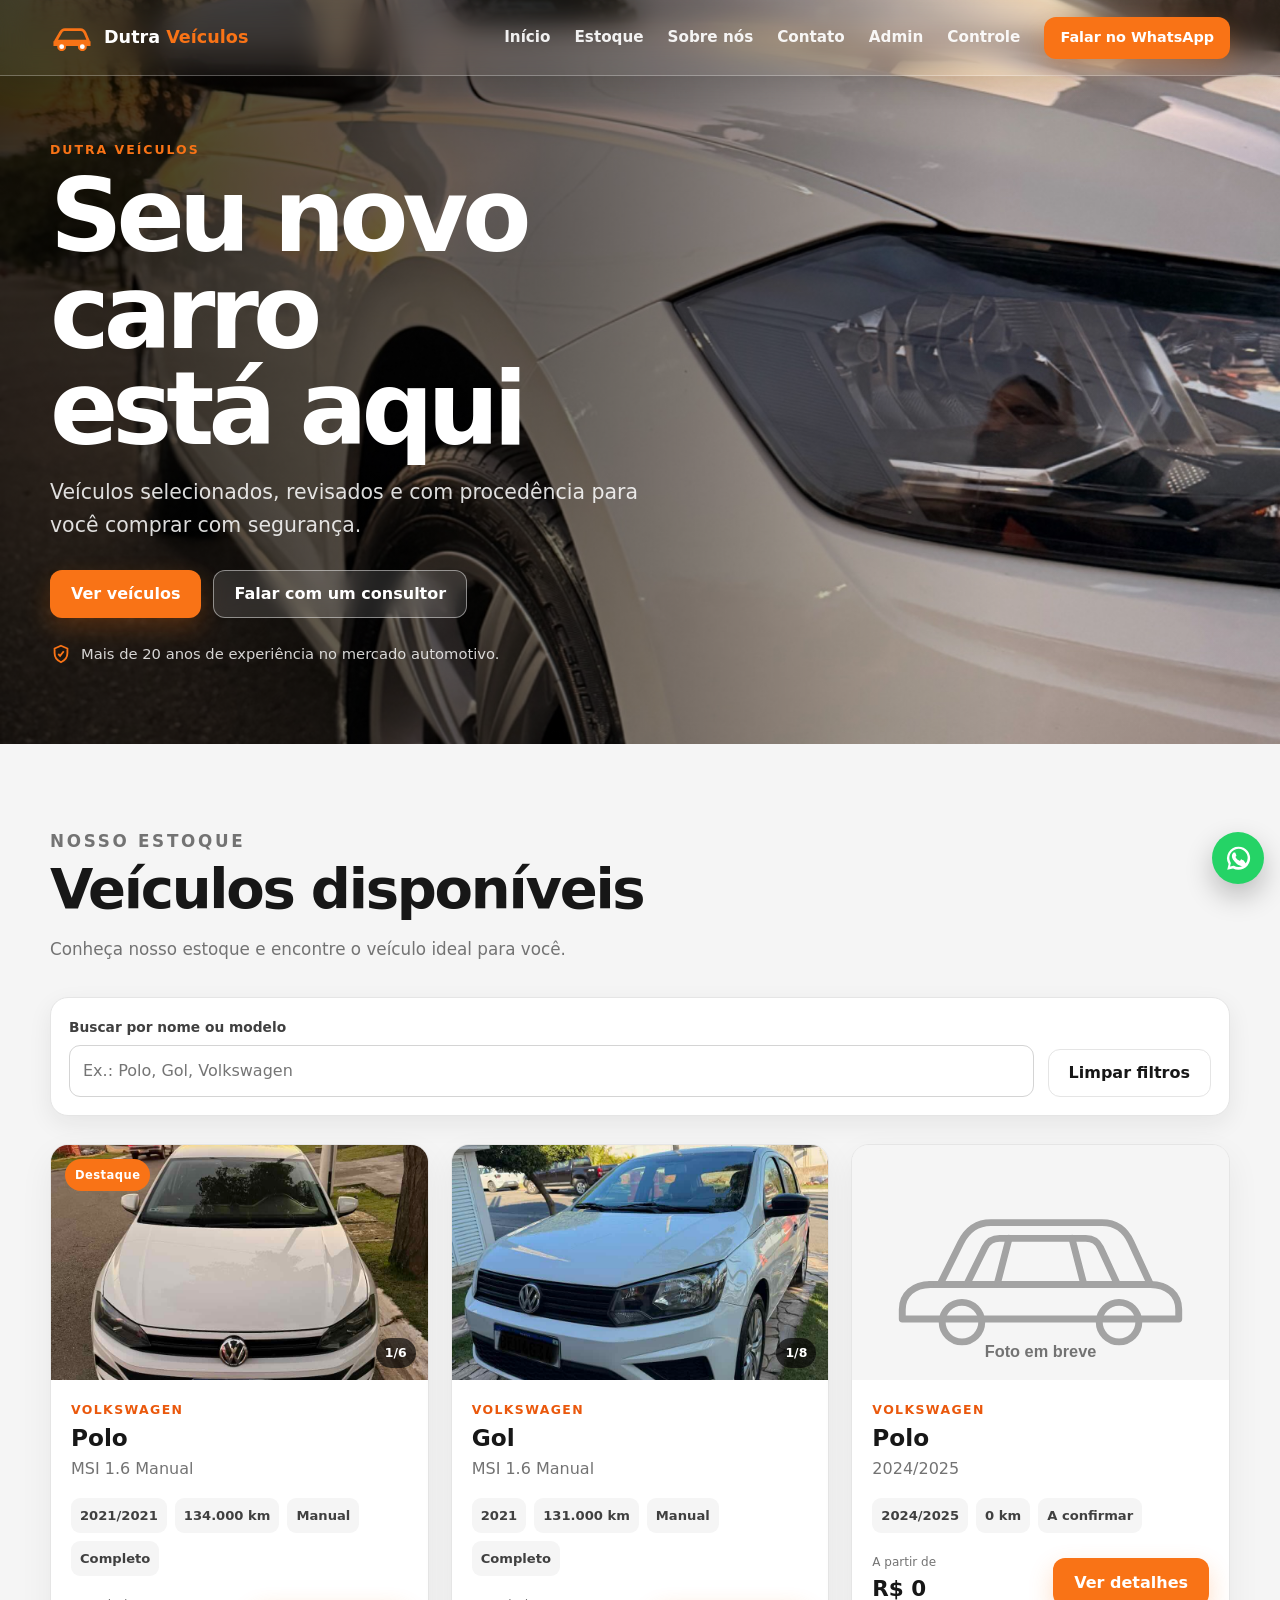
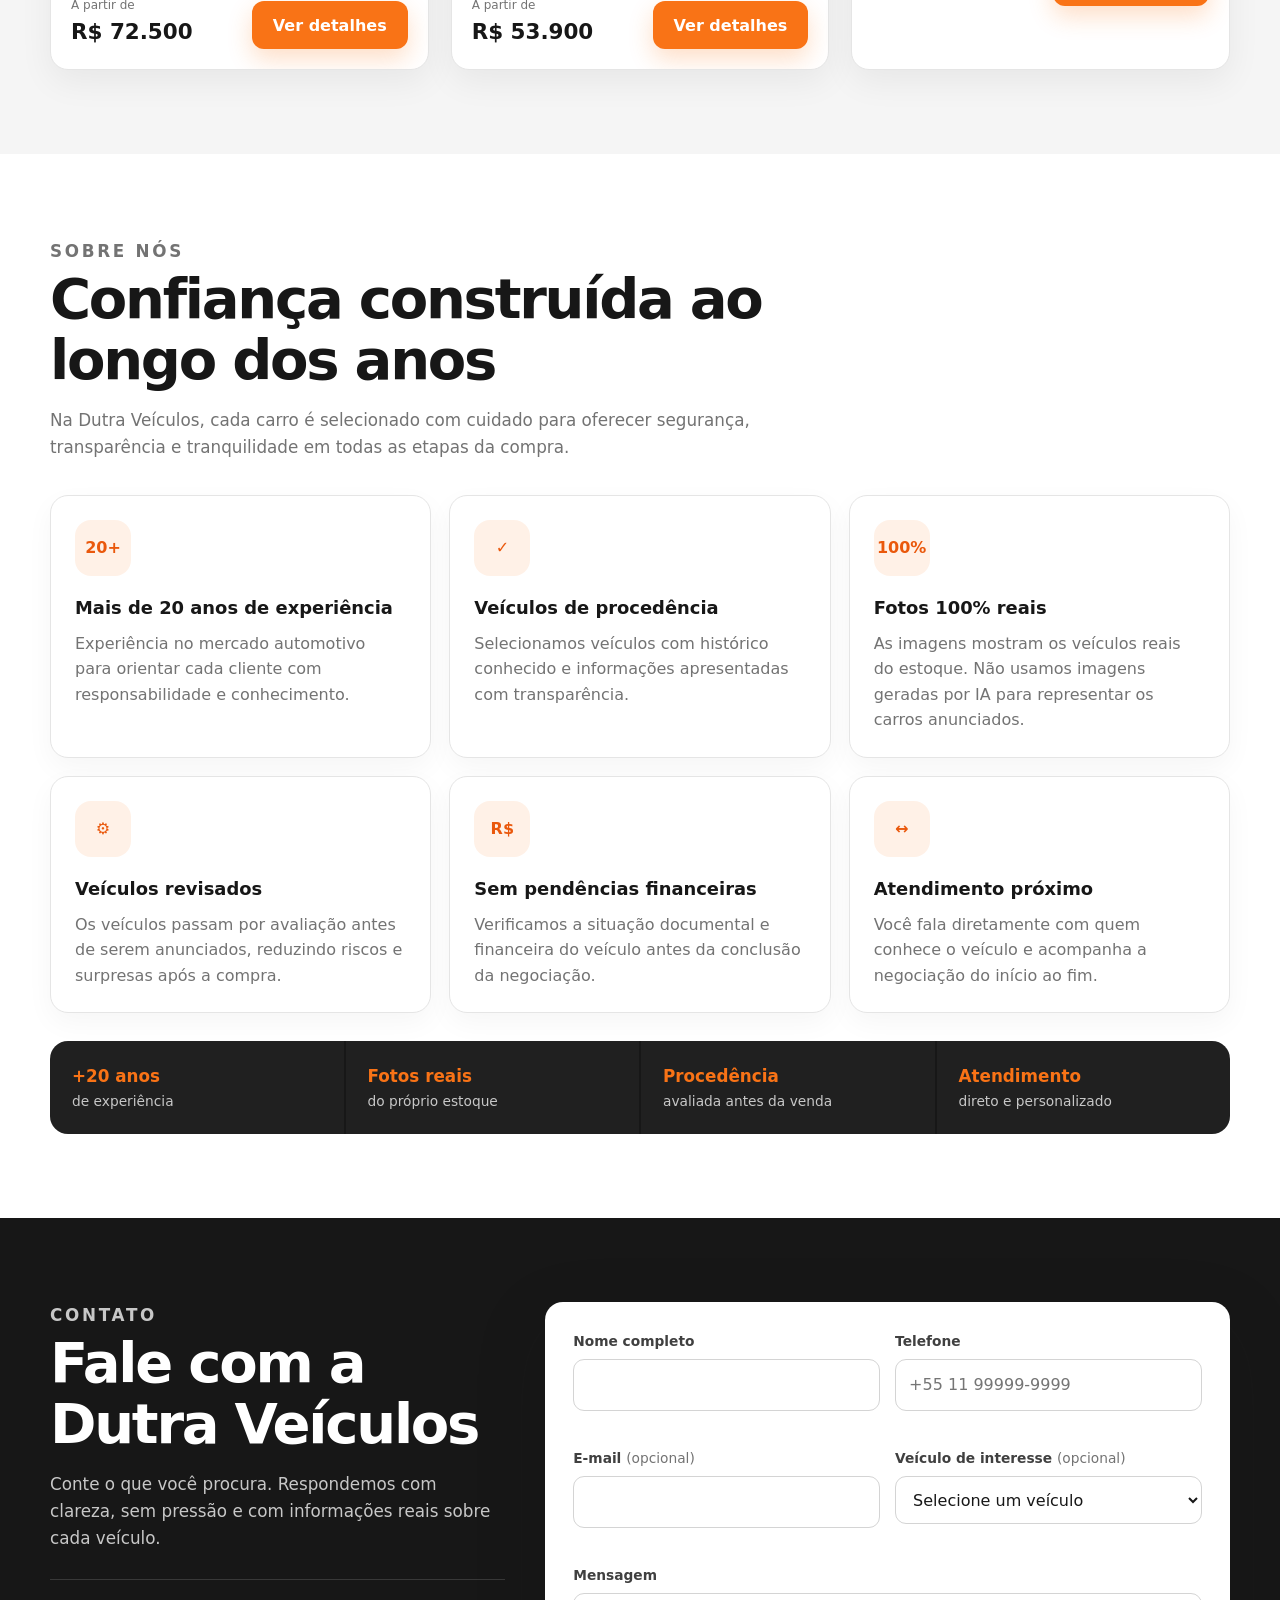
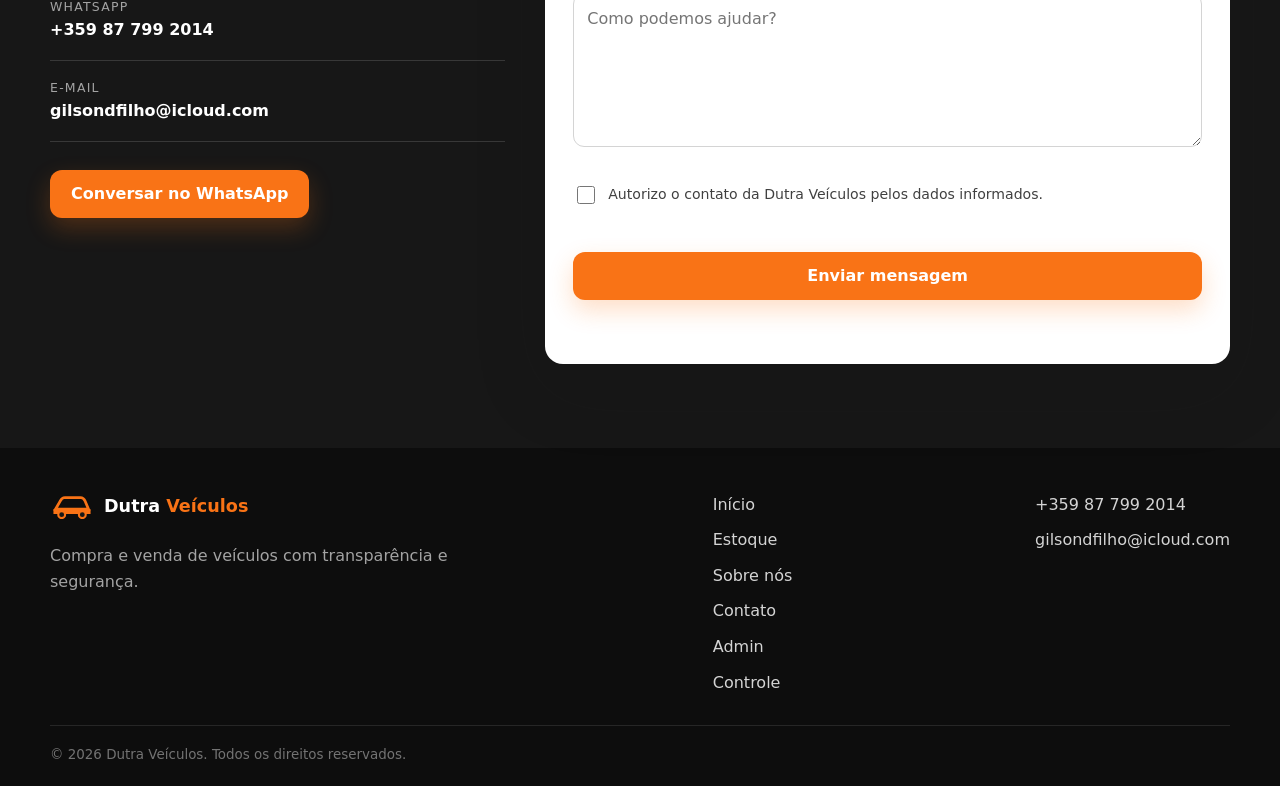
==== index.html @ d1d48629 "Initial Dutra Veiculos site" ====
<!doctype html>
<html lang="pt-BR">
<head>
  <meta charset="utf-8">
  <meta name="viewport" content="width=device-width, initial-scale=1">
  <title>Dutra Veículos | Compra e Venda de Veículos</title>
  <meta name="description" content="Encontre veículos selecionados, revisados e com procedência na Dutra Veículos. Atendimento transparente e personalizado.">
  <meta name="theme-color" content="#ffffff">
  <meta property="og:title" content="Dutra Veículos | Compra e Venda de Veículos">
  <meta property="og:description" content="Veículos selecionados, revisados e com procedência. Atendimento transparente e personalizado.">
  <meta property="og:type" content="website">
  <meta property="og:image" content="assets/images/banner-polo.jpg">
  <link rel="icon" href="assets/images/favicon.svg" type="image/svg+xml">
  <link rel="stylesheet" href="styles.css?v=20260630-3">
  <script defer src="vehicles-data.js?v=20260629-2"></script>
  <script defer src="script.js?v=20260630-1"></script>
</head>
<body>
  <a class="skip-link" href="#conteudo">Pular para o conteúdo</a>

  <header class="site-header" id="topo">
    <div class="container header-inner">
      <a class="brand" href="#inicio" aria-label="Dutra Veículos, voltar ao início">
        <svg class="brand-icon" viewBox="0 0 64 40" aria-hidden="true">
          <path d="M8 25h48l-5-12a8 8 0 0 0-7-5H22a8 8 0 0 0-7 5L8 25Z" fill="none" stroke="currentColor" stroke-width="4" stroke-linejoin="round"/>
          <path d="M5 25h54v7H5z" fill="currentColor"/>
          <circle cx="17" cy="33" r="5" fill="#fff" stroke="currentColor" stroke-width="3"/>
          <circle cx="47" cy="33" r="5" fill="#fff" stroke="currentColor" stroke-width="3"/>
        </svg>
        <span>Dutra <strong>Veículos</strong></span>
      </a>

      <button class="menu-toggle" type="button" aria-label="Abrir menu" aria-expanded="false" aria-controls="main-menu">
        <span></span><span></span><span></span>
      </button>

      <nav class="main-nav" id="main-menu" aria-label="Navegação principal">
        <a href="#inicio">Início</a>
        <a href="#estoque">Estoque</a>
        <a href="#sobre">Sobre nós</a>
        <a href="#contato">Contato</a>
        <a href="admin.html">Admin</a>
        <a href="dashboard.html">Controle</a>
        <a class="button button-small button-whatsapp nav-whatsapp" data-whatsapp="general" href="#">Falar no WhatsApp</a>
      </nav>
    </div>
  </header>

  <main id="conteudo">
    <section class="hero" id="inicio" aria-labelledby="hero-title">
      <div class="hero-overlay"></div>
      <div class="container hero-content reveal">
        <p class="eyebrow">Dutra Veículos</p>
        <h1 id="hero-title">Seu novo carro está aqui</h1>
        <p class="hero-text">Veículos selecionados, revisados e com procedência para você comprar com segurança.</p>
        <div class="hero-actions">
          <a class="button button-primary" href="#estoque">Ver veículos</a>
          <a class="button button-secondary" data-whatsapp="general" href="#">Falar com um consultor</a>
        </div>
        <p class="hero-trust">
          <svg viewBox="0 0 24 24" aria-hidden="true"><path d="M12 3l7 3v5c0 5-3.3 8.4-7 10-3.7-1.6-7-5-7-10V6l7-3Z"/><path d="m9 12 2 2 4-5"/></svg>
          Mais de 20 anos de experiência no mercado automotivo.
        </p>
      </div>
    </section>

    <section class="section section-light" id="estoque" aria-labelledby="estoque-title">
      <div class="container">
        <div class="section-heading reveal">
          <p class="eyebrow">Nosso estoque</p>
          <h2 id="estoque-title">Veículos disponíveis</h2>
          <p>Conheça nosso estoque e encontre o veículo ideal para você.</p>
        </div>

        <form class="filters reveal" id="filters-form" aria-label="Filtros do estoque">
          <div class="field filter-search">
            <label for="search-filter">Buscar por nome ou modelo</label>
            <input id="search-filter" type="search" placeholder="Ex.: Polo, Gol, Volkswagen">
          </div>
          <button class="button button-ghost filter-reset" type="reset">Limpar filtros</button>
        </form>

        <div class="inventory" id="inventory" aria-live="polite"></div>
        <p class="empty-state" id="empty-state" hidden>Nenhum veículo foi encontrado com esses filtros.</p>
      </div>
    </section>

    <section class="section" id="sobre" aria-labelledby="sobre-title">
      <div class="container">
        <div class="section-heading reveal">
          <p class="eyebrow">Sobre nós</p>
          <h2 id="sobre-title">Confiança construída ao longo dos anos</h2>
          <p>Na Dutra Veículos, cada carro é selecionado com cuidado para oferecer segurança, transparência e tranquilidade em todas as etapas da compra.</p>
        </div>

        <div class="about-grid">
          <article class="info-card reveal">
            <span class="info-icon" aria-hidden="true">20+</span>
            <h3>Mais de 20 anos de experiência</h3>
            <p>Experiência no mercado automotivo para orientar cada cliente com responsabilidade e conhecimento.</p>
          </article>
          <article class="info-card reveal">
            <span class="info-icon" aria-hidden="true">✓</span>
            <h3>Veículos de procedência</h3>
            <p>Selecionamos veículos com histórico conhecido e informações apresentadas com transparência.</p>
          </article>
          <article class="info-card reveal">
            <span class="info-icon" aria-hidden="true">100%</span>
            <h3>Fotos 100% reais</h3>
            <p>As imagens mostram os veículos reais do estoque. Não usamos imagens geradas por IA para representar os carros anunciados.</p>
          </article>
          <article class="info-card reveal">
            <span class="info-icon" aria-hidden="true">⚙</span>
            <h3>Veículos revisados</h3>
            <p>Os veículos passam por avaliação antes de serem anunciados, reduzindo riscos e surpresas após a compra.</p>
          </article>
          <article class="info-card reveal">
            <span class="info-icon" aria-hidden="true">R$</span>
            <h3>Sem pendências financeiras</h3>
            <p>Verificamos a situação documental e financeira do veículo antes da conclusão da negociação.</p>
          </article>
          <article class="info-card reveal">
            <span class="info-icon" aria-hidden="true">↔</span>
            <h3>Atendimento próximo</h3>
            <p>Você fala diretamente com quem conhece o veículo e acompanha a negociação do início ao fim.</p>
          </article>
        </div>

        <div class="trust-strip reveal" aria-label="Diferenciais da Dutra Veículos">
          <div><strong>+20 anos</strong><span>de experiência</span></div>
          <div><strong>Fotos reais</strong><span>do próprio estoque</span></div>
          <div><strong>Procedência</strong><span>avaliada antes da venda</span></div>
          <div><strong>Atendimento</strong><span>direto e personalizado</span></div>
        </div>
      </div>
    </section>

    <section class="section section-dark" id="contato" aria-labelledby="contato-title">
      <div class="container contact-layout">
        <div class="contact-copy reveal">
          <p class="eyebrow">Contato</p>
          <h2 id="contato-title">Fale com a Dutra Veículos</h2>
          <p>Conte o que você procura. Respondemos com clareza, sem pressão e com informações reais sobre cada veículo.</p>
          <div class="contact-list">
            <a data-whatsapp="general" href="#"><span>WhatsApp</span><strong>+359 87 799 2014</strong></a>
            <a href="mailto:gilsondfilho@icloud.com"><span>E-mail</span><strong>gilsondfilho@icloud.com</strong></a>
          </div>
          <a class="button button-primary" data-whatsapp="general" href="#">Conversar no WhatsApp</a>
        </div>

        <!-- Para envio real, crie um formulário no Formspree com o e-mail gilsondfilho@icloud.com e substitua o valor de action abaixo. -->
        <form class="contact-form reveal" id="contact-form" action="COLE_AQUI_O_ENDPOINT_DO_FORMSPREE" method="POST" novalidate>
          <div class="field">
            <label for="name">Nome completo</label>
            <input id="name" name="name" type="text" autocomplete="name" required>
            <small class="error" id="name-error"></small>
          </div>
          <div class="field">
            <label for="phone">Telefone</label>
            <input id="phone" name="phone" type="tel" inputmode="tel" autocomplete="tel" placeholder="+55 11 99999-9999" required>
            <small class="error" id="phone-error"></small>
          </div>
          <div class="field">
            <label for="email">E-mail <span>(opcional)</span></label>
            <input id="email" name="email" type="email" autocomplete="email">
            <small class="error" id="email-error"></small>
          </div>
          <div class="field">
            <label for="vehicle-interest">Veículo de interesse <span>(opcional)</span></label>
            <select id="vehicle-interest" name="vehicle">
              <option value="">Selecione um veículo</option>
            </select>
          </div>
          <div class="field field-full">
            <label for="message">Mensagem</label>
            <textarea id="message" name="message" rows="5" required placeholder="Como podemos ajudar?"></textarea>
            <small class="error" id="message-error"></small>
          </div>
          <label class="checkbox field-full" for="consent">
            <input id="consent" name="consent" type="checkbox" value="Sim" required>
            <span>Autorizo o contato da Dutra Veículos pelos dados informados.</span>
          </label>
          <small class="error field-full" id="consent-error"></small>
          <button class="button button-primary field-full" id="submit-button" type="submit">Enviar mensagem</button>
          <p class="form-status field-full" id="form-status" role="status" aria-live="polite"></p>
        </form>
      </div>
    </section>
  </main>

  <footer class="site-footer">
    <div class="container footer-inner">
      <div>
        <a class="brand footer-brand" href="#inicio">
          <svg class="brand-icon" viewBox="0 0 64 40" aria-hidden="true"><path d="M8 25h48l-5-12a8 8 0 0 0-7-5H22a8 8 0 0 0-7 5L8 25Z" fill="none" stroke="currentColor" stroke-width="4"/><path d="M5 25h54v7H5z" fill="currentColor"/><circle cx="17" cy="33" r="5" fill="#171717" stroke="currentColor" stroke-width="3"/><circle cx="47" cy="33" r="5" fill="#171717" stroke="currentColor" stroke-width="3"/></svg>
          <span>Dutra <strong>Veículos</strong></span>
        </a>
        <p>Compra e venda de veículos com transparência e segurança.</p>
      </div>
      <nav class="footer-links" aria-label="Links do rodapé">
        <a href="#inicio">Início</a>
        <a href="#estoque">Estoque</a>
        <a href="#sobre">Sobre nós</a>
        <a href="#contato">Contato</a>
        <a href="admin.html">Admin</a>
        <a href="dashboard.html">Controle</a>
      </nav>
      <div class="footer-contact">
        <a data-whatsapp="general" href="#">+359 87 799 2014</a>
        <a href="mailto:gilsondfilho@icloud.com">gilsondfilho@icloud.com</a>
      </div>
    </div>
    <div class="container footer-bottom">© <span id="current-year"></span> Dutra Veículos. Todos os direitos reservados.</div>
  </footer>

  <a class="floating-whatsapp" data-whatsapp="general" href="#" aria-label="Conversar com a Dutra Veículos pelo WhatsApp">
    <svg viewBox="0 0 32 32" aria-hidden="true"><path d="M16 3a12.6 12.6 0 0 0-10.9 19L3.6 28.5 10 27a12.8 12.8 0 1 0 6-24.1Zm0 22.5a10 10 0 0 1-5.1-1.4l-.4-.2-3.8.9.9-3.7-.2-.4A10.1 10.1 0 1 1 16 25.5Zm5.5-7.5c-.3-.2-1.8-.9-2.1-1-.3-.1-.5-.2-.7.2l-1 1.2c-.2.2-.4.2-.7.1-1.8-.9-3-1.7-4.2-3.8-.3-.5.3-.5.8-1.6.1-.2 0-.5 0-.7l-1-2.4c-.3-.6-.6-.5-.8-.5h-.7c-.3 0-.7.1-1 .5-.4.4-1.4 1.4-1.4 3.4s1.5 4 1.7 4.2c.2.3 2.9 4.5 7.1 6.2 2.6 1.1 3.7 1.2 5 .9.8-.1 1.8-.7 2-1.4.3-.7.3-1.3.2-1.4-.1-.2-.3-.3-.6-.4Z"/></svg>
  </a>

  <div class="modal" id="vehicle-modal" aria-hidden="true">
    <div class="modal-backdrop" data-close-modal></div>
    <section class="modal-dialog" role="dialog" aria-modal="true" aria-labelledby="modal-title">
      <button class="modal-close" type="button" aria-label="Fechar detalhes" data-close-modal>×</button>
      <div class="modal-gallery">
        <div class="gallery-main">
          <img id="modal-main-image" src="assets/images/car-placeholder.svg" alt="">
          <button class="gallery-arrow gallery-prev" type="button" aria-label="Foto anterior">‹</button>
          <button class="gallery-arrow gallery-next" type="button" aria-label="Próxima foto">›</button>
          <span class="gallery-counter" id="gallery-counter"></span>
        </div>
        <div class="gallery-thumbs" id="gallery-thumbs" aria-label="Miniaturas das fotos"></div>
      </div>
      <div class="modal-content">
        <p class="modal-brand" id="modal-brand"></p>
        <h2 id="modal-title"></h2>
        <p class="modal-version" id="modal-version"></p>
        <p class="modal-price" id="modal-price"></p>
        <dl class="vehicle-specs" id="modal-specs"></dl>
        <p class="modal-description" id="modal-description"></p>
        <div class="modal-options">
          <h3>Principais opcionais</h3>
          <ul id="modal-options"></ul>
        </div>
        <div class="modal-assurance">
          <strong>Compra mais segura</strong>
          <span>Veículo avaliado, documentação conferida e informações apresentadas com transparência.</span>
        </div>
        <a class="button button-primary button-full" id="modal-interest" href="#">Estou interessado</a>
      </div>
    </section>
  </div>
</body>
</html>
---- styles.css ----
:root {
  --orange: #f97316;
  --orange-dark: #ea580c;
  --ink: #171717;
  --charcoal: #404040;
  --muted: #737373;
  --line: #e5e5e5;
  --surface: #ffffff;
  --surface-alt: #f5f5f5;
  --shadow-sm: 0 8px 24px rgba(23, 23, 23, 0.07);
  --shadow-lg: 0 24px 70px rgba(23, 23, 23, 0.18);
  --radius: 18px;
  --header-height: 76px;
}

* { box-sizing: border-box; }
html { scroll-behavior: smooth; scroll-padding-top: var(--header-height); }
body {
  margin: 0;
  color: var(--ink);
  background: var(--surface);
  font-family: Inter, ui-sans-serif, system-ui, -apple-system, BlinkMacSystemFont, "Segoe UI", sans-serif;
  line-height: 1.6;
  overflow-x: hidden;
}
body.menu-open, body.modal-open { overflow: hidden; }
img { display: block; max-width: 100%; }
a { color: inherit; text-decoration: none; }
button, input, select, textarea { font: inherit; }
button, a { -webkit-tap-highlight-color: transparent; }
button { cursor: pointer; }
:focus-visible { outline: 3px solid rgba(249, 115, 22, .4); outline-offset: 3px; }

.skip-link {
  position: fixed;
  top: 8px;
  left: 8px;
  z-index: 9999;
  padding: 10px 14px;
  border-radius: 10px;
  background: var(--ink);
  color: white;
  transform: translateY(-160%);
}
.skip-link:focus { transform: translateY(0); }

.container { width: min(1180px, calc(100% - 32px)); margin-inline: auto; }
.section { padding: 84px 0; }
.section-light { background: var(--surface-alt); }
.section-dark { background: var(--ink); color: #fff; }
.section-heading { max-width: 740px; margin-bottom: 34px; }
.section-heading h2, .contact-copy h2, .admin-title h1 {
  margin: 4px 0 12px;
  font-size: clamp(2rem, 5vw, 3.5rem);
  line-height: 1.08;
  letter-spacing: -.04em;
}
.section-heading p, .contact-copy > p { color: var(--muted); font-size: 1.05rem; }
.section-dark .contact-copy > p { color: #c7c7c7; }
.eyebrow {
  margin: 0;
  color: var(--orange);
  font-size: .78rem;
  font-weight: 800;
  letter-spacing: .16em;
  text-transform: uppercase;
}

.site-header {
  position: fixed;
  inset: 0 0 auto;
  z-index: 1000;
  height: var(--header-height);
  background: rgba(255,255,255,.94);
  backdrop-filter: blur(14px);
  border-bottom: 1px solid transparent;
  transition: background-color .25s ease, box-shadow .25s ease, border-color .25s ease, color .25s ease;
}
.site-header.scrolled { box-shadow: var(--shadow-sm); border-color: var(--line); }
body.header-over-hero .site-header:not(.scrolled) {
  background: rgba(255,255,255,.04);
  border-bottom-color: rgba(255,255,255,.28);
  color: #fff;
  box-shadow: 0 10px 26px rgba(0,0,0,.12);
}
.header-inner { height: 100%; display: flex; align-items: center; justify-content: space-between; gap: 20px; }
.brand { display: inline-flex; align-items: center; gap: 10px; font-size: 1.1rem; font-weight: 650; white-space: nowrap; }
.brand strong { color: var(--orange); }
.brand-icon { width: 44px; color: var(--orange); }
.main-nav { display: flex; align-items: center; gap: 24px; }
.main-nav > a:not(.button) { font-size: .95rem; font-weight: 650; color: var(--charcoal); }
body.header-over-hero .site-header:not(.scrolled) .main-nav > a:not(.button) { color: rgba(255,255,255,.92); }
.main-nav > a:not(.button):hover { color: var(--orange); }
.menu-toggle { display: none; width: 46px; height: 46px; border: 0; border-radius: 12px; background: var(--surface-alt); padding: 12px; }
body.header-over-hero .site-header:not(.scrolled) .menu-toggle { background: rgba(255,255,255,.16); }
.menu-toggle span { display: block; width: 100%; height: 2px; margin: 5px 0; background: var(--ink); transition: transform .25s ease, opacity .25s ease; }
body.header-over-hero .site-header:not(.scrolled) .menu-toggle span { background: #fff; }
.menu-toggle[aria-expanded="true"] span:nth-child(1) { transform: translateY(7px) rotate(45deg); }
.menu-toggle[aria-expanded="true"] span:nth-child(2) { opacity: 0; }
.menu-toggle[aria-expanded="true"] span:nth-child(3) { transform: translateY(-7px) rotate(-45deg); }

.button {
  min-height: 48px;
  display: inline-flex;
  align-items: center;
  justify-content: center;
  gap: 8px;
  padding: 12px 20px;
  border: 1px solid transparent;
  border-radius: 12px;
  font-weight: 800;
  line-height: 1.2;
  transition: transform .25s ease, background-color .25s ease, border-color .25s ease, color .25s ease, box-shadow .25s ease;
}
.button:hover { transform: translateY(-2px); }
.button:active { transform: translateY(0); }
.button-small { min-height: 42px; padding: 10px 15px; font-size: .9rem; }
.button-primary, .button-whatsapp { background: var(--orange); color: #fff; box-shadow: 0 10px 24px rgba(249,115,22,.24); }
.button-primary:hover, .button-whatsapp:hover { background: var(--orange-dark); }
.button-secondary { background: rgba(255,255,255,.12); color: #fff; border-color: rgba(255,255,255,.46); backdrop-filter: blur(8px); }
.button-secondary:hover { background: #fff; color: var(--ink); }
.button-ghost { background: #fff; color: var(--ink); border-color: var(--line); }
.button-ghost:hover { border-color: var(--orange); color: var(--orange-dark); }
.button-full { width: 100%; }

.hero {
  min-height: 60vh;
  padding-top: var(--header-height);
  position: relative;
  display: flex;
  align-items: center;
  background-image: url("assets/images/banner-polo.jpg");
  background-size: cover;
  background-position: 58% center;
  color: #fff;
}
.hero-overlay { position: absolute; inset: 0; background: linear-gradient(90deg, rgba(0,0,0,.78) 0%, rgba(0,0,0,.53) 42%, rgba(0,0,0,.08) 78%); }
.hero-content { position: relative; z-index: 1; padding-top: 64px; padding-bottom: 64px; }
.hero h1 { max-width: 660px; margin: 8px 0 18px; font-size: clamp(2.85rem, 8vw, 6.3rem); line-height: .96; letter-spacing: -.06em; text-wrap: balance; }
.hero-text { max-width: 610px; margin: 0 0 28px; color: rgba(255,255,255,.86); font-size: clamp(1rem, 2.4vw, 1.28rem); }
.hero-actions { display: flex; flex-wrap: wrap; gap: 12px; }
.hero-trust { display: flex; align-items: center; gap: 9px; margin-top: 24px; color: rgba(255,255,255,.82); font-size: .92rem; }
.hero-trust svg { width: 22px; fill: none; stroke: var(--orange); stroke-width: 2; }

.filters {
  display: flex;
  align-items: flex-end;
  flex-wrap: wrap;
  gap: 14px;
  padding: 18px;
  margin-bottom: 28px;
  border: 1px solid var(--line);
  border-radius: var(--radius);
  background: #fff;
  box-shadow: var(--shadow-sm);
}
.field { display: flex; flex-direction: column; gap: 7px; flex: 1 1 180px; }
.field label { font-size: .86rem; font-weight: 800; color: var(--charcoal); }
.field label span { font-weight: 500; color: var(--muted); }
.field input, .field select, .field textarea {
  width: 100%;
  border: 1px solid #d4d4d4;
  border-radius: 11px;
  background: #fff;
  color: var(--ink);
  padding: 12px 13px;
  min-height: 48px;
  transition: border-color .2s ease, box-shadow .2s ease;
}
.field textarea { resize: vertical; min-height: 130px; }
.field input:focus, .field select:focus, .field textarea:focus { border-color: var(--orange); box-shadow: 0 0 0 4px rgba(249,115,22,.12); outline: none; }
.filter-search { flex-basis: 420px; }
.filter-reset { flex: 0 0 auto; }

.inventory { display: flex; flex-wrap: wrap; gap: 22px; }
.vehicle-card {
  flex: 1 1 100%;
  min-width: 0;
  overflow: hidden;
  border: 1px solid var(--line);
  border-radius: var(--radius);
  background: #fff;
  box-shadow: 0 12px 34px rgba(23,23,23,.06);
  transition: transform .3s ease, box-shadow .3s ease;
}
.vehicle-card:hover { transform: translateY(-5px); box-shadow: 0 20px 46px rgba(23,23,23,.12); }
.vehicle-image-wrap { position: relative; aspect-ratio: 16 / 10; overflow: hidden; background: #ececec; }
.vehicle-image { width: 100%; height: 100%; object-fit: cover; }
.vehicle-badge { position: absolute; top: 14px; left: 14px; padding: 7px 10px; border-radius: 999px; background: var(--orange); color: #fff; font-size: .72rem; font-weight: 900; letter-spacing: .04em; }
.vehicle-badge.sold { background: var(--ink); }
.vehicle-image-control {
  position: absolute;
  top: 50%;
  z-index: 2;
  width: 34px;
  height: 42px;
  border: 0;
  border-radius: 10px;
  background: rgba(0,0,0,.56);
  color: #fff;
  font-size: 1.7rem;
  line-height: 1;
  opacity: 0;
  transform: translateY(-50%);
  transition: opacity .2s ease, background-color .2s ease;
}
.vehicle-card:hover .vehicle-image-control, .vehicle-image-control:focus-visible { opacity: 1; }
.vehicle-image-control:hover { background: rgba(0,0,0,.72); }
.vehicle-image-prev { left: 10px; }
.vehicle-image-next { right: 10px; }
.vehicle-image-counter {
  position: absolute;
  right: 12px;
  bottom: 12px;
  z-index: 2;
  padding: 5px 9px;
  border-radius: 999px;
  background: rgba(0,0,0,.64);
  color: #fff;
  font-size: .78rem;
  font-weight: 800;
}
.vehicle-body { padding: 20px; }
.vehicle-brand { margin: 0 0 4px; color: var(--orange-dark); font-size: .78rem; font-weight: 900; letter-spacing: .11em; text-transform: uppercase; }
.vehicle-title { margin: 0; font-size: 1.45rem; line-height: 1.18; }
.vehicle-version { margin: 5px 0 16px; color: var(--muted); }
.vehicle-meta { display: flex; flex-wrap: wrap; gap: 8px; margin-bottom: 20px; }
.vehicle-meta span { padding: 7px 9px; border-radius: 9px; background: var(--surface-alt); color: var(--charcoal); font-size: .82rem; font-weight: 700; }
.vehicle-footer { display: flex; align-items: flex-end; justify-content: space-between; gap: 14px; }
.vehicle-price { display: flex; flex-direction: column; }
.vehicle-price small { color: var(--muted); font-size: .75rem; }
.vehicle-price strong { font-size: 1.34rem; }
.empty-state { text-align: center; padding: 42px 20px; color: var(--muted); background: #fff; border-radius: var(--radius); border: 1px dashed #c7c7c7; }

.about-grid { display: flex; flex-wrap: wrap; gap: 18px; }
.info-card { flex: 1 1 100%; padding: 24px; border: 1px solid var(--line); border-radius: var(--radius); background: #fff; box-shadow: 0 10px 28px rgba(23,23,23,.04); }
.info-icon { width: 56px; height: 56px; display: inline-flex; align-items: center; justify-content: center; border-radius: 16px; background: rgba(249,115,22,.1); color: var(--orange-dark); font-size: 1rem; font-weight: 900; }
.info-card h3 { margin: 18px 0 8px; font-size: 1.12rem; }
.info-card p { margin: 0; color: var(--muted); }
.trust-strip { margin-top: 28px; display: flex; flex-wrap: wrap; gap: 2px; overflow: hidden; border-radius: var(--radius); background: var(--ink); color: #fff; }
.trust-strip div { flex: 1 1 50%; display: flex; flex-direction: column; padding: 22px; background: rgba(255,255,255,.04); }
.trust-strip strong { color: var(--orange); font-size: 1.05rem; }
.trust-strip span { color: #c7c7c7; font-size: .86rem; }

.contact-layout { display: flex; flex-direction: column; gap: 40px; }
.contact-copy { flex: 1 1 40%; }
.contact-list { display: flex; flex-direction: column; margin: 28px 0; border-top: 1px solid rgba(255,255,255,.14); }
.contact-list a { display: flex; flex-direction: column; padding: 17px 0; border-bottom: 1px solid rgba(255,255,255,.14); }
.contact-list span { color: #a3a3a3; font-size: .78rem; text-transform: uppercase; letter-spacing: .1em; }
.contact-list strong { font-size: 1rem; }
.contact-form { flex: 1 1 60%; display: flex; flex-wrap: wrap; gap: 15px; padding: 22px; border-radius: var(--radius); background: #fff; color: var(--ink); box-shadow: var(--shadow-lg); }
.contact-form .field { flex-basis: 100%; }
.field-full { flex: 1 1 100%; }
.checkbox { display: flex; gap: 10px; align-items: flex-start; font-size: .88rem; color: var(--charcoal); }
.checkbox input { width: 18px; height: 18px; margin-top: 3px; accent-color: var(--orange); }
.error { min-height: 1.15em; color: #b42318; font-size: .78rem; }
.form-status { min-height: 1.3em; margin: 0; font-weight: 700; }
.form-status.success { color: #137333; }
.form-status.error { color: #b42318; }

.admin-page { background: var(--surface-alt); }
.admin-main { padding-top: var(--header-height); }
.admin-header-actions { display: flex; align-items: center; gap: 10px; }
.admin-title {
  display: flex;
  align-items: flex-end;
  justify-content: space-between;
  gap: 20px;
  margin-bottom: 28px;
}
.admin-title h1 { margin-top: 4px; }
.admin-title p { max-width: 720px; margin: 0; color: var(--muted); }
.admin-title-actions { display: flex; flex-wrap: wrap; gap: 10px; justify-content: flex-end; }
.admin-layout {
  display: grid;
  grid-template-columns: minmax(0, 1.45fr) minmax(300px, .75fr);
  gap: 22px;
  align-items: start;
}
.admin-form, .admin-panel {
  border: 1px solid var(--line);
  border-radius: var(--radius);
  background: #fff;
  box-shadow: var(--shadow-sm);
}
.admin-form {
  display: flex;
  flex-wrap: wrap;
  gap: 15px;
  padding: 22px;
}
.admin-form .field { flex-basis: calc(50% - 8px); }
.admin-form .field-full { flex-basis: 100%; }
.admin-checks {
  display: flex;
  flex-wrap: wrap;
  gap: 14px;
  padding: 4px 0;
}
.admin-complete-option {
  width: fit-content;
  padding: 10px 12px;
  border: 1px solid var(--line);
  border-radius: 11px;
  background: var(--surface-alt);
  font-weight: 800;
}
.admin-form-actions { display: flex; flex-wrap: wrap; gap: 12px; }
.admin-panel { padding: 20px; }
.admin-panel-header {
  display: flex;
  align-items: center;
  justify-content: space-between;
  gap: 12px;
  margin-bottom: 14px;
}
.admin-panel-header h2 { margin: 0; font-size: 1.3rem; }
.admin-panel-header span {
  min-width: 34px;
  height: 34px;
  display: inline-grid;
  place-items: center;
  border-radius: 50%;
  background: rgba(249,115,22,.12);
  color: var(--orange-dark);
  font-weight: 900;
}
.admin-list { display: flex; flex-direction: column; gap: 10px; }
.admin-list-item {
  display: flex;
  justify-content: space-between;
  gap: 12px;
  padding: 14px;
  border: 1px solid var(--line);
  border-radius: 12px;
  background: var(--surface-alt);
}
.admin-list-item strong, .admin-list-item span { display: block; }
.admin-list-item span { color: var(--muted); font-size: .86rem; }
.admin-item-actions { display: flex; flex-wrap: wrap; gap: 8px; align-items: center; justify-content: flex-end; }

.dashboard-summary {
  display: grid;
  grid-template-columns: repeat(4, minmax(0, 1fr));
  gap: 14px;
  margin-bottom: 20px;
}
.dashboard-summary article, .dashboard-metrics article {
  padding: 18px;
  border: 1px solid var(--line);
  border-radius: 14px;
  background: #fff;
  box-shadow: var(--shadow-sm);
}
.dashboard-summary span, .dashboard-metrics span {
  display: block;
  color: var(--muted);
  font-size: .78rem;
  font-weight: 800;
  text-transform: uppercase;
  letter-spacing: .08em;
}
.dashboard-summary strong, .dashboard-metrics strong {
  display: block;
  margin-top: 5px;
  font-size: 1.45rem;
  line-height: 1.1;
}
.dashboard-summary strong.negative, .profit-pill.negative, .dashboard-vehicle-button em.negative { color: #b42318; }
.dashboard-layout {
  display: grid;
  grid-template-columns: 330px minmax(0, 1fr);
  gap: 22px;
  align-items: start;
}
.dashboard-sidebar { position: sticky; top: calc(var(--header-height) + 18px); }
.dashboard-vehicle-list { display: flex; flex-direction: column; gap: 10px; }
.dashboard-vehicle-button {
  width: 100%;
  padding: 14px;
  border: 1px solid var(--line);
  border-radius: 12px;
  background: var(--surface-alt);
  color: var(--ink);
  text-align: left;
}
.dashboard-vehicle-button.active {
  border-color: rgba(249,115,22,.55);
  background: rgba(249,115,22,.08);
}
.dashboard-vehicle-button strong, .dashboard-vehicle-button span, .dashboard-vehicle-button em { display: block; }
.dashboard-vehicle-button span { color: var(--muted); font-size: .84rem; }
.dashboard-vehicle-button em { margin-top: 6px; color: var(--orange-dark); font-style: normal; font-weight: 900; }
.dashboard-detail {
  padding: 22px;
  border: 1px solid var(--line);
  border-radius: var(--radius);
  background: #fff;
  box-shadow: var(--shadow-sm);
}
.dashboard-detail-header {
  display: flex;
  justify-content: space-between;
  gap: 18px;
  align-items: flex-start;
  margin-bottom: 18px;
}
.dashboard-detail-header h2 { margin: 3px 0 4px; font-size: clamp(1.8rem, 4vw, 2.6rem); line-height: 1.05; }
.dashboard-detail-header p { margin: 0; color: var(--muted); }
.profit-pill {
  flex: 0 0 auto;
  padding: 10px 12px;
  border-radius: 999px;
  background: rgba(19,115,51,.1);
  color: #137333;
}
.dashboard-metrics {
  display: grid;
  grid-template-columns: repeat(4, minmax(0, 1fr));
  gap: 12px;
  margin-bottom: 20px;
}
.dashboard-metrics article {
  padding: 14px;
  box-shadow: none;
}
.dashboard-metrics strong { font-size: 1.15rem; }
.dashboard-forms {
  display: grid;
  grid-template-columns: repeat(3, minmax(0, 1fr));
  gap: 14px;
  align-items: start;
}
.dashboard-form {
  display: flex;
  flex-wrap: wrap;
  gap: 12px;
  padding: 16px;
  border: 1px solid var(--line);
  border-radius: 14px;
  background: var(--surface-alt);
}
.dashboard-form h3 {
  flex-basis: 100%;
  margin: 0;
  font-size: 1.05rem;
}
.dashboard-form .field { flex-basis: calc(50% - 6px); }
.dashboard-form .field-full { flex-basis: 100%; }
.dashboard-expenses { margin-top: 22px; }
.dashboard-expenses h3 { margin: 0 0 12px; }
.expenses-list { display: flex; flex-direction: column; gap: 10px; }
.expense-item {
  display: flex;
  justify-content: space-between;
  gap: 12px;
  padding: 12px;
  border: 1px solid var(--line);
  border-radius: 12px;
  background: var(--surface-alt);
}
.expense-item strong, .expense-item span { display: block; }
.expense-item span { color: var(--muted); font-size: .86rem; }

.site-footer { background: #0d0d0d; color: #d4d4d4; padding: 44px 0 20px; }
.footer-inner { display: flex; flex-direction: column; gap: 28px; }
.footer-brand { color: #fff; }
.footer-inner p { max-width: 420px; color: #a3a3a3; }
.footer-links, .footer-contact { display: flex; flex-direction: column; gap: 10px; }
.footer-links a:hover, .footer-contact a:hover { color: var(--orange); }
.footer-bottom { margin-top: 30px; padding-top: 18px; border-top: 1px solid #262626; color: #737373; font-size: .84rem; }

.floating-whatsapp {
  position: fixed;
  right: 16px;
  bottom: 16px;
  z-index: 900;
  width: 52px;
  height: 52px;
  display: grid;
  place-items: center;
  border-radius: 50%;
  background: #25d366;
  color: #fff;
  box-shadow: 0 12px 28px rgba(0,0,0,.24);
  transition: transform .25s ease;
}
.floating-whatsapp:hover { transform: translateY(-3px); }
.floating-whatsapp svg { width: 29px; fill: currentColor; }

.modal { position: fixed; inset: 0; z-index: 2000; display: none; padding: 12px; }
.modal.open { display: flex; align-items: center; justify-content: center; }
.modal-backdrop { position: absolute; inset: 0; background: rgba(0,0,0,.72); backdrop-filter: blur(6px); }
.modal-dialog {
  position: relative;
  z-index: 1;
  width: min(1100px, 100%);
  max-height: calc(100vh - 24px);
  display: flex;
  flex-direction: column;
  overflow: auto;
  border-radius: 20px;
  background: #fff;
  box-shadow: var(--shadow-lg);
}
.modal-close { position: absolute; top: 10px; right: 10px; z-index: 5; width: 42px; height: 42px; border: 0; border-radius: 50%; background: rgba(0,0,0,.72); color: #fff; font-size: 1.7rem; line-height: 1; }
.modal-gallery { flex: 1 1 56%; min-width: 0; background: #111; }
.gallery-main { position: relative; min-height: 300px; height: 100%; background: #111; }
.gallery-main img { width: 100%; height: 100%; min-height: 300px; object-fit: cover; }
.gallery-arrow { position: absolute; top: 50%; transform: translateY(-50%); width: 44px; height: 52px; border: 0; border-radius: 12px; background: rgba(0,0,0,.55); color: #fff; font-size: 2rem; }
.gallery-prev { left: 10px; }
.gallery-next { right: 10px; }
.gallery-arrow:disabled { opacity: .35; cursor: not-allowed; }
.gallery-counter { position: absolute; left: 50%; bottom: 12px; transform: translateX(-50%); padding: 6px 10px; border-radius: 999px; background: rgba(0,0,0,.64); color: #fff; font-size: .8rem; }
.gallery-thumbs { display: flex; gap: 8px; padding: 10px; overflow-x: auto; background: #171717; }
.gallery-thumb { flex: 0 0 74px; width: 74px; height: 54px; padding: 0; border: 2px solid transparent; border-radius: 8px; overflow: hidden; background: #222; }
.gallery-thumb.active { border-color: var(--orange); }
.gallery-thumb img { width: 100%; height: 100%; object-fit: cover; background: #111; }
.modal-content { flex: 1 1 44%; padding: 26px; overflow: visible; }
.modal-brand { margin: 0; color: var(--orange-dark); font-size: .76rem; font-weight: 900; letter-spacing: .12em; text-transform: uppercase; }
.modal-content h2 { margin: 4px 0 0; font-size: clamp(1.8rem, 5vw, 2.7rem); line-height: 1.05; letter-spacing: -.04em; }
.modal-version { margin: 7px 0 12px; color: var(--muted); }
.modal-price { margin: 0 0 20px; font-size: 1.8rem; font-weight: 900; }
.vehicle-specs { display: flex; flex-wrap: wrap; gap: 8px; margin: 0 0 22px; }
.vehicle-specs div { flex: 1 1 42%; padding: 10px; border-radius: 10px; background: var(--surface-alt); }
.vehicle-specs dt { color: var(--muted); font-size: .72rem; text-transform: uppercase; }
.vehicle-specs dd { margin: 1px 0 0; font-weight: 800; }
.modal-description { color: var(--charcoal); }
.modal-options h3 { margin-bottom: 10px; }
.modal-options ul { display: flex; flex-wrap: wrap; gap: 8px; padding: 0; list-style: none; }
.modal-options li { padding: 8px 10px; border-radius: 9px; background: rgba(249,115,22,.09); color: var(--orange-dark); font-size: .84rem; font-weight: 750; }
.modal-assurance { display: flex; flex-direction: column; gap: 2px; margin: 20px 0; padding: 14px; border-left: 4px solid var(--orange); background: var(--surface-alt); }
.modal-assurance span { color: var(--muted); font-size: .86rem; }

.reveal { opacity: 0; transform: translateY(18px); transition: opacity .55s ease, transform .55s ease; }
.reveal.visible { opacity: 1; transform: translateY(0); }

@media (min-width: 640px) {
  .vehicle-card { flex-basis: calc(50% - 11px); }
  .info-card { flex-basis: calc(50% - 9px); }
  .contact-form { padding: 28px; }
  .contact-form .field { flex-basis: calc(50% - 8px); }
  .contact-form .field-full { flex-basis: 100%; }
}

@media (min-width: 800px) {
  .hero { min-height: max(540px, 76vh); background-position: 64% center; }
  .vehicle-card { flex-basis: calc(33.333% - 15px); }
  .info-card { flex-basis: calc(33.333% - 12px); }
  .trust-strip div { flex-basis: 24%; }
  .contact-layout { flex-direction: row; align-items: flex-start; }
  .footer-inner { flex-direction: row; justify-content: space-between; align-items: flex-start; }
  .modal-dialog { flex-direction: row; overflow: hidden; }
  .modal-gallery, .modal-content { max-height: calc(100vh - 70px); }
  .modal-content { overflow-y: auto; }
}

@media (max-width: 899px) {
  .menu-toggle { display: block; }
  .admin-layout { grid-template-columns: 1fr; }
  .dashboard-summary, .dashboard-layout, .dashboard-metrics, .dashboard-forms { grid-template-columns: 1fr; }
  .dashboard-sidebar { position: static; }
  .admin-title { align-items: flex-start; flex-direction: column; }
  .admin-title-actions { width: 100%; justify-content: flex-start; }
  .main-nav {
    position: fixed;
    top: var(--header-height);
    right: 16px;
    left: 16px;
    display: flex;
    flex-direction: column;
    align-items: stretch;
    gap: 2px;
    padding: 12px;
    border: 1px solid var(--line);
    border-radius: 16px;
    background: #fff;
    box-shadow: var(--shadow-lg);
    opacity: 0;
    visibility: hidden;
    transform: translateY(-12px);
    transition: opacity .25s ease, transform .25s ease, visibility .25s ease;
  }
  .main-nav.open { opacity: 1; visibility: visible; transform: translateY(0); }
  .main-nav > a:not(.button) { padding: 12px; border-radius: 10px; }
  .main-nav > a:not(.button):hover { background: var(--surface-alt); }
  .nav-whatsapp { margin-top: 6px; }
}

@media (max-width: 639px) {
  .container { width: min(100% - 24px, 1180px); }
  .section { padding: 66px 0; }
  .brand { font-size: 1rem; }
  .brand-icon { width: 39px; }
  .hero { min-height: 64vh; background-position: 61% center; align-items: flex-end; }
  .hero-overlay { background: linear-gradient(0deg, rgba(0,0,0,.82) 0%, rgba(0,0,0,.42) 65%, rgba(0,0,0,.12) 100%); }
  .hero-content { padding-top: 110px; padding-bottom: 42px; }
  .hero h1 { max-width: 460px; }
  .hero-actions { flex-direction: column; }
  .hero-actions .button { width: 100%; }
  .filters { padding: 14px; }
  .filters .field, .filter-reset { flex-basis: 100%; width: 100%; }
  .admin-form .field, .admin-form-actions .button { flex-basis: 100%; width: 100%; }
  .dashboard-form .field, .dashboard-form .button { flex-basis: 100%; width: 100%; }
  .dashboard-detail { padding: 16px; }
  .dashboard-detail-header, .expense-item { flex-direction: column; }
  .admin-list-item { flex-direction: column; }
  .admin-item-actions { justify-content: stretch; }
  .admin-item-actions .button { flex: 1 1 auto; }
  .vehicle-footer { align-items: stretch; flex-direction: column; }
  .vehicle-footer .button { width: 100%; }
  .vehicle-image-control { opacity: 1; }
  .trust-strip div { flex-basis: 100%; }
  .modal { padding: 6px; }
  .modal-dialog { max-height: calc(100vh - 12px); border-radius: 16px; }
  .gallery-main, .gallery-main img { min-height: 260px; }
  .modal-content { padding: 20px; }
  .floating-whatsapp { width: 48px; height: 48px; }
}

@media (prefers-reduced-motion: reduce) {
  *, *::before, *::after { scroll-behavior: auto !important; animation-duration: .01ms !important; animation-iteration-count: 1 !important; transition-duration: .01ms !important; }
  .reveal { opacity: 1; transform: none; }
}
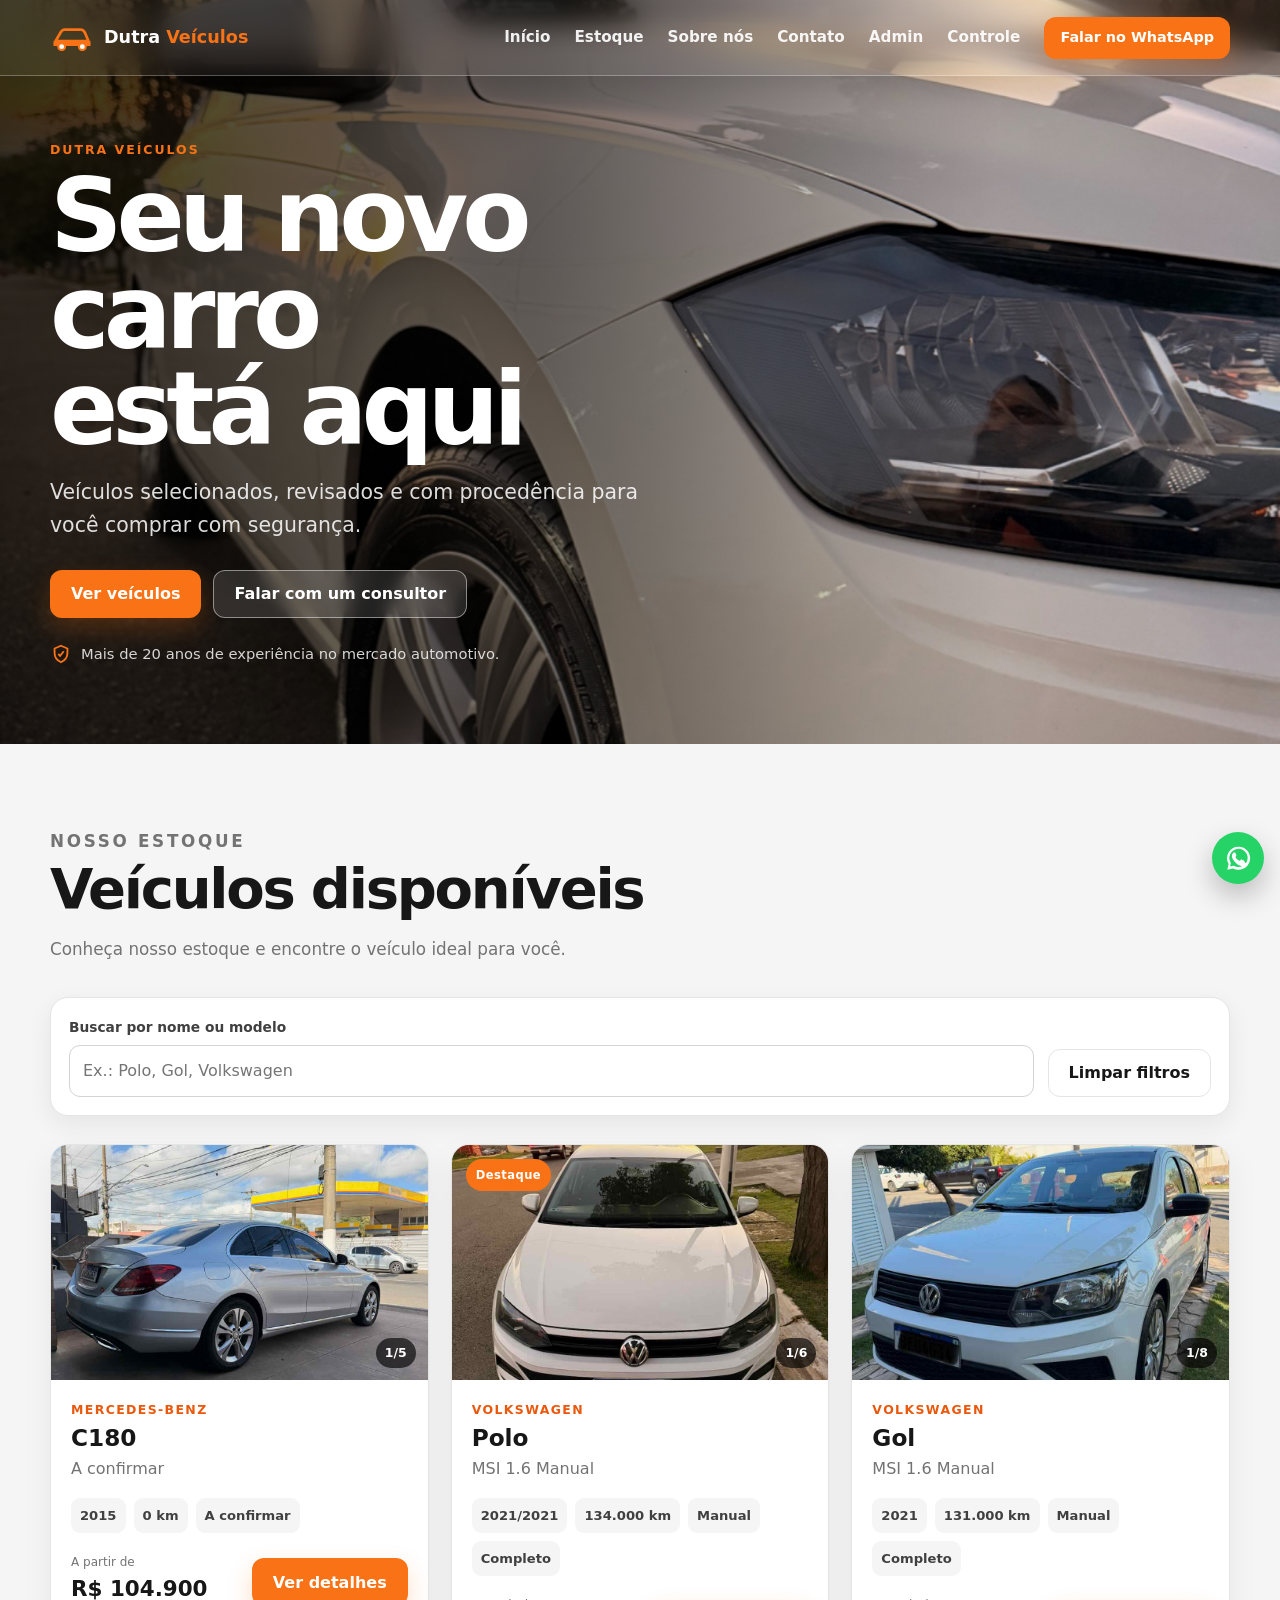
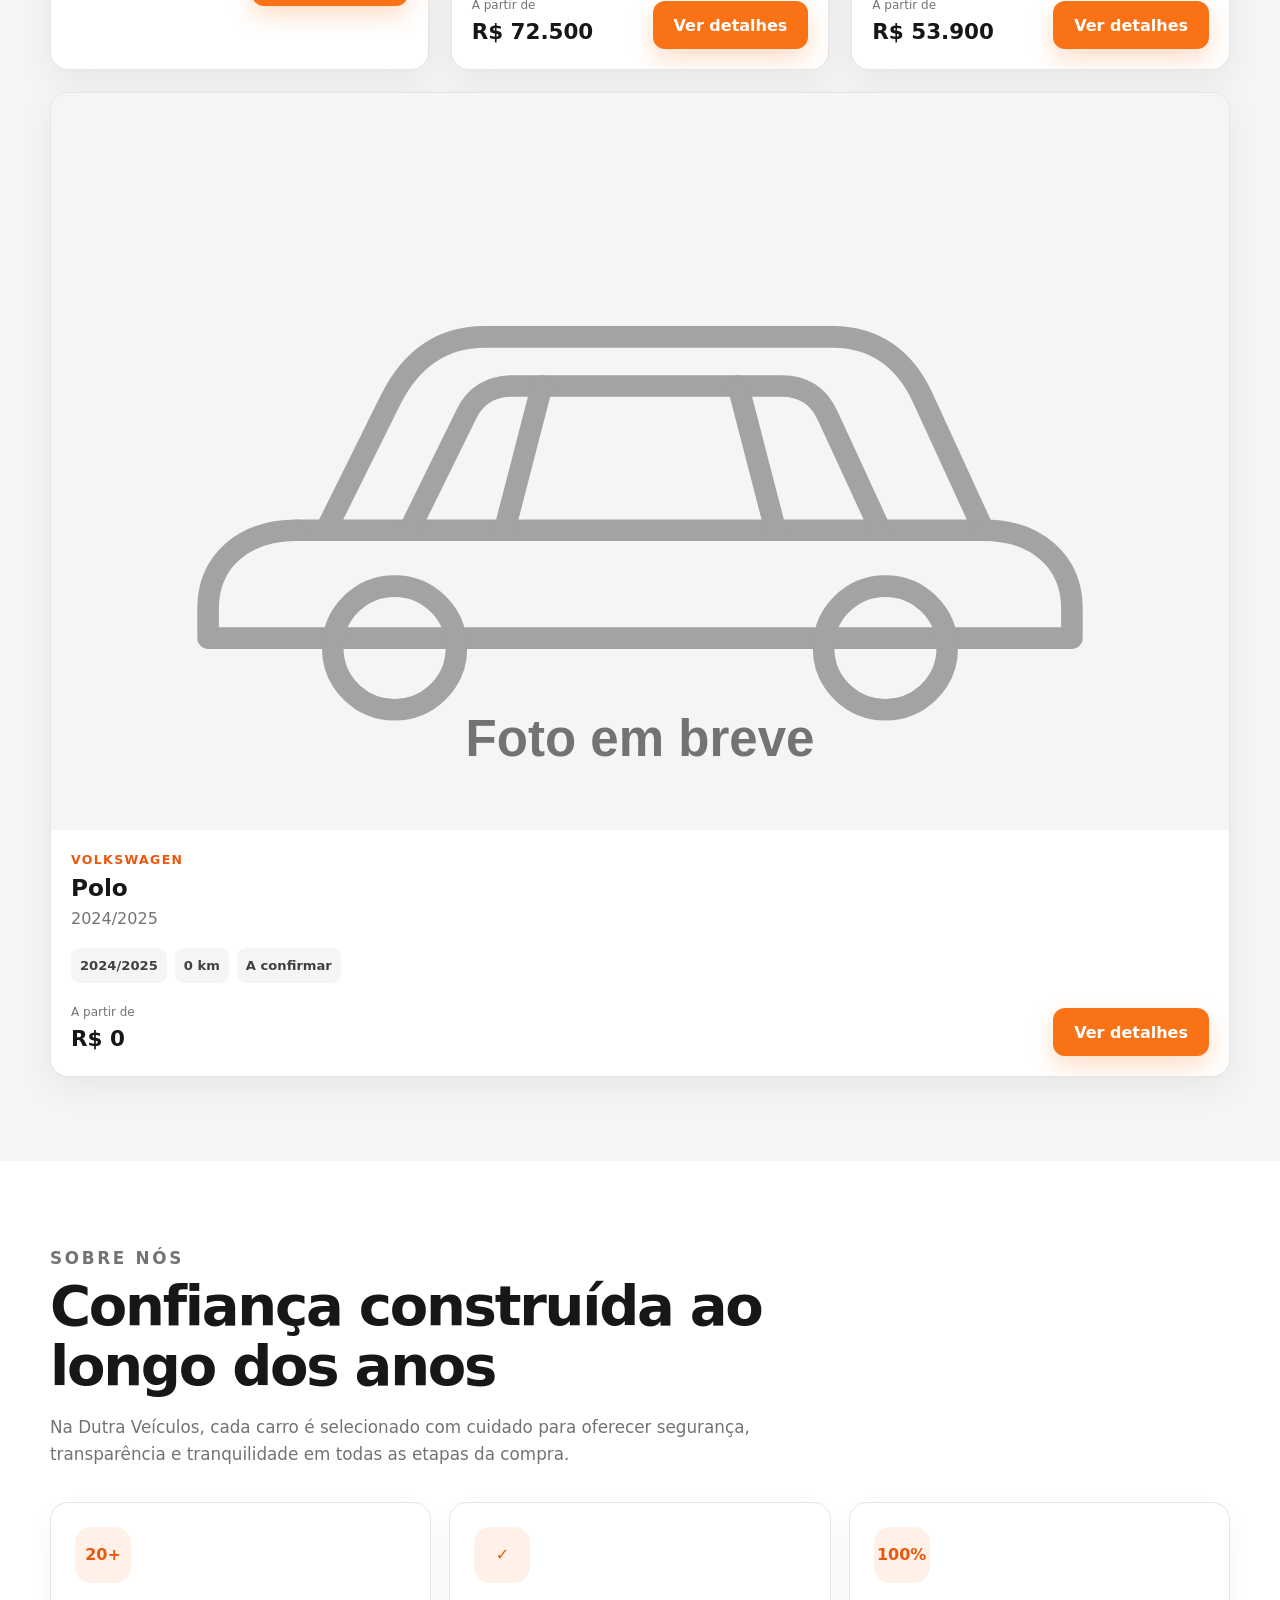
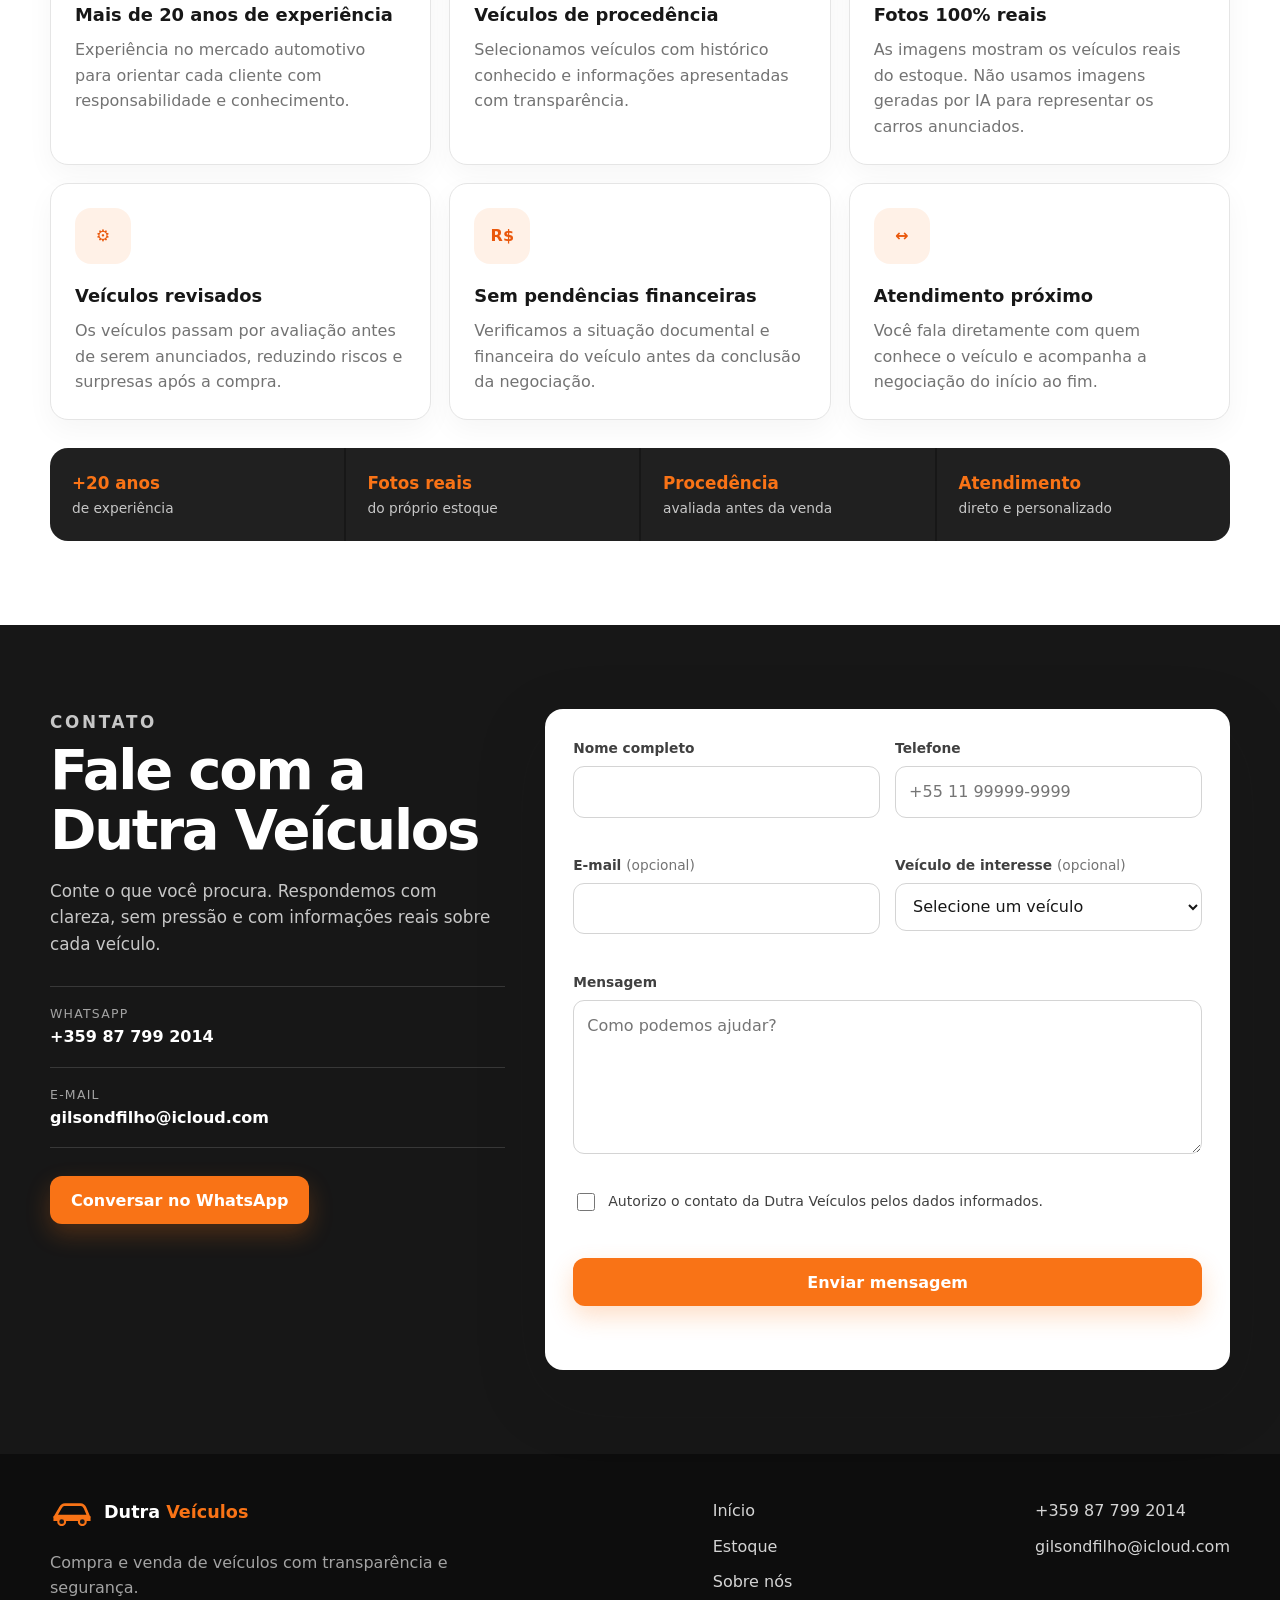
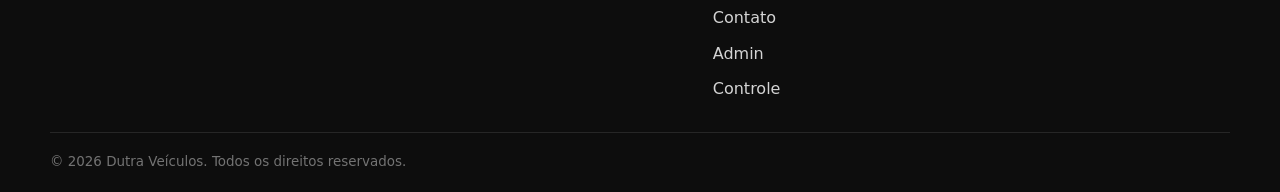
==== commit 66cd15bb: "Add Mercedes C180 listing" ====
--- a/index.html
+++ b/index.html
@@ -11,7 +11,7 @@
   <meta property="og:type" content="website">
   <meta property="og:image" content="assets/images/banner-polo.jpg">
   <link rel="icon" href="assets/images/favicon.svg" type="image/svg+xml">
-  <link rel="stylesheet" href="styles.css?v=20260630-3">
+  <link rel="stylesheet" href="styles.css?v=20260630-5">
   <script defer src="vehicles-data.js?v=20260629-2"></script>
   <script defer src="script.js?v=20260630-1"></script>
 </head>
--- a/styles.css
+++ b/styles.css
@@ -582,6 +582,19 @@
     transition: opacity .25s ease, transform .25s ease, visibility .25s ease;
   }
   .main-nav.open { opacity: 1; visibility: visible; transform: translateY(0); }
+  body.header-over-hero .site-header:not(.scrolled) .main-nav {
+    border-color: rgba(255,255,255,.24);
+    background: rgba(23,23,23,.9);
+    box-shadow: 0 18px 42px rgba(0,0,0,.28);
+    backdrop-filter: blur(16px);
+  }
+  body.header-over-hero .site-header:not(.scrolled) .main-nav > a:not(.button) {
+    color: rgba(255,255,255,.94);
+  }
+  body.header-over-hero .site-header:not(.scrolled) .main-nav > a:not(.button):hover {
+    background: rgba(255,255,255,.12);
+    color: #fff;
+  }
   .main-nav > a:not(.button) { padding: 12px; border-radius: 10px; }
   .main-nav > a:not(.button):hover { background: var(--surface-alt); }
   .nav-whatsapp { margin-top: 6px; }
